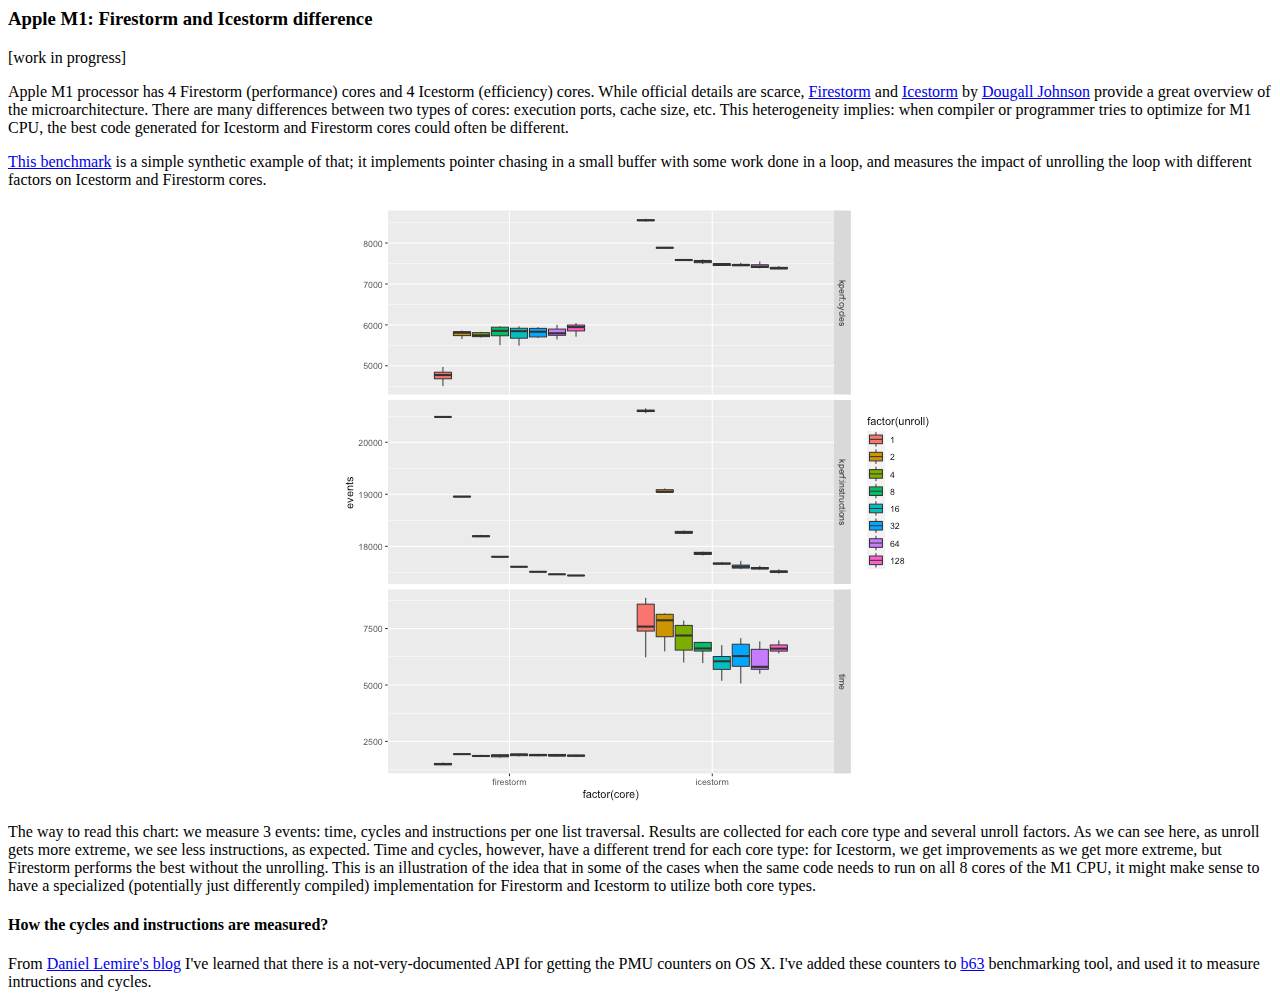
==== m1cores/index.html @ 9f29daa1 "[m1cores] quick note" ====
<html>
  <head>
    <title>Apple M1: Firestorm and Icestorm difference</title>
  </head>
  <body>
    <h3>Apple M1: Firestorm and Icestorm difference</h3>
    [work in progress]
    <p>
    Apple M1 processor has 4 Firestorm (performance) cores and 4 Icestorm (efficiency) cores. While official details are scarce, <a href="https://dougallj.github.io/applecpu/firestorm.html">Firestorm</a> and <a href="https://dougallj.github.io/applecpu/icestorm.html">Icestorm</a> by <a href="https://twitter.com/dougallj">Dougall Johnson</a> provide a great overview of the microarchitecture. There are many differences between two types of cores: execution ports, cache size, etc. This heterogeneity implies: when compiler or programmer tries to optimize for M1 CPU, the best code generated for Icestorm and Firestorm cores could often be different.</p>
    <p> <a href="https://github.com/okuvshynov/experiments/tree/main/m1cores/m1cores.cpp">This benchmark</a> is a simple synthetic example of that; it implements pointer chasing in a small buffer with some work done in a loop, and measures the impact of unrolling the loop with different factors on Icestorm and Firestorm cores.</p>

    <img style='display: block; margin-left: auto; margin-right: auto;' src='m1cores.png'/><br/>

    The way to read this chart: we measure 3 events: time, cycles and instructions per one list traversal. Results are collected for each core type and several unroll factors.

    As we can see here, as unroll gets more extreme, we see less instructions, as expected. Time and cycles, however, have a different trend for each core type: for Icestorm, we get improvements as we get more extreme, but Firestorm performs the best without the unrolling. 
    This is an illustration of the idea that in some of the cases when the same code needs to run on all 8 cores of the M1 CPU, it might make sense to have a specialized (potentially just differently compiled) implementation for Firestorm and Icestorm to utilize both core types.

    <h4>How the cycles and instructions are measured?</h4>

    From <a href="https://lemire.me/blog/2021/03/24/counting-cycles-and-instructions-on-the-apple-m1-processor/">Daniel Lemire's blog</a> I've learned that there is a not-very-documented API for getting the PMU counters on OS X. I've added these counters to <a href="https://github.com/okuvshynov/b63">b63</a> benchmarking tool, and used it to measure intructions and cycles.

  </body>
</html>
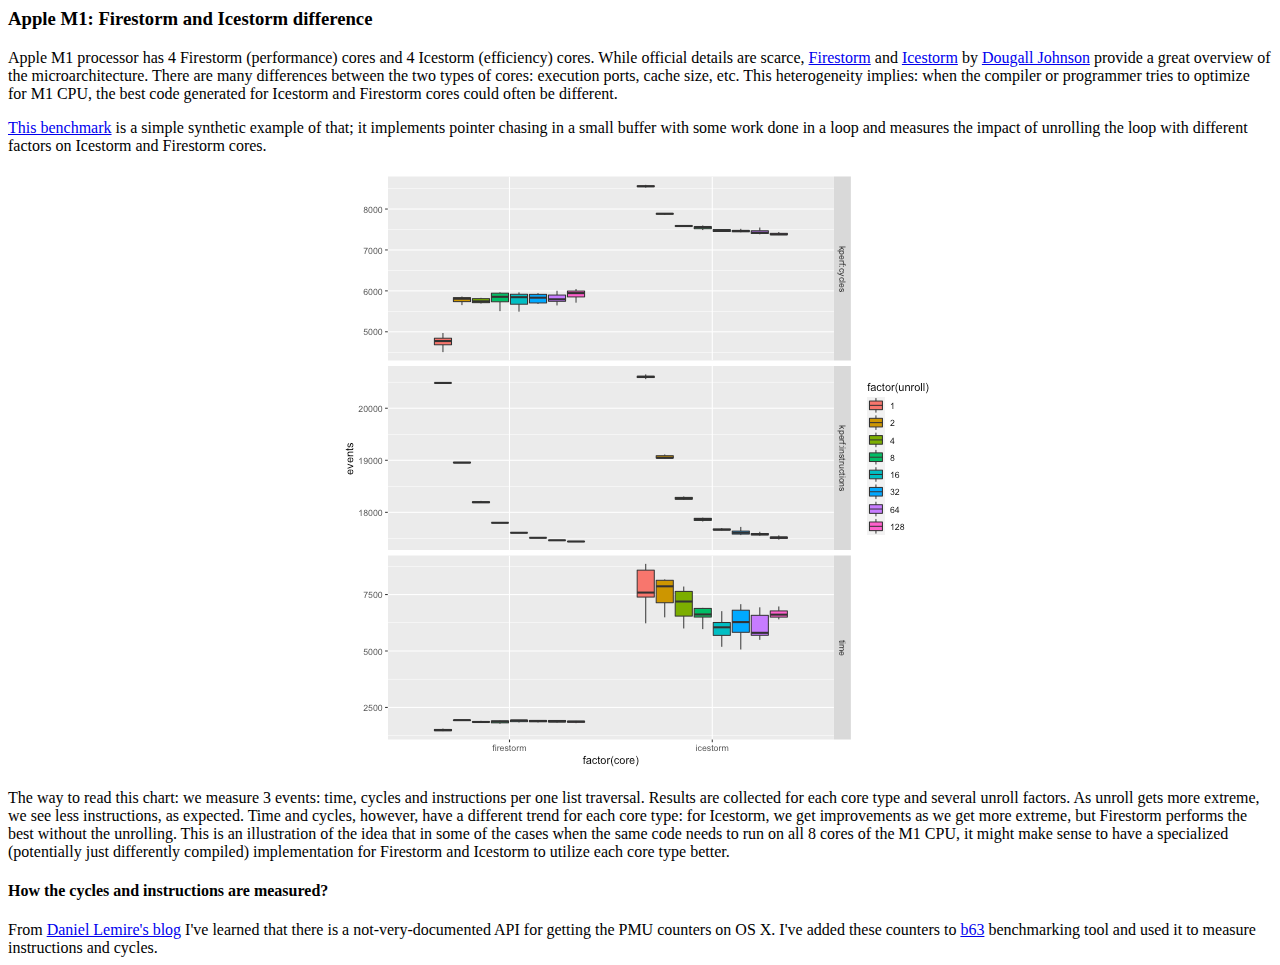
==== commit 18ed9741: "typos" ====
--- a/m1cores/index.html
+++ b/m1cores/index.html
@@ -4,21 +4,20 @@
   </head>
   <body>
     <h3>Apple M1: Firestorm and Icestorm difference</h3>
-    [work in progress]
     <p>
-    Apple M1 processor has 4 Firestorm (performance) cores and 4 Icestorm (efficiency) cores. While official details are scarce, <a href="https://dougallj.github.io/applecpu/firestorm.html">Firestorm</a> and <a href="https://dougallj.github.io/applecpu/icestorm.html">Icestorm</a> by <a href="https://twitter.com/dougallj">Dougall Johnson</a> provide a great overview of the microarchitecture. There are many differences between two types of cores: execution ports, cache size, etc. This heterogeneity implies: when compiler or programmer tries to optimize for M1 CPU, the best code generated for Icestorm and Firestorm cores could often be different.</p>
-    <p> <a href="https://github.com/okuvshynov/experiments/tree/main/m1cores/m1cores.cpp">This benchmark</a> is a simple synthetic example of that; it implements pointer chasing in a small buffer with some work done in a loop, and measures the impact of unrolling the loop with different factors on Icestorm and Firestorm cores.</p>
+    Apple M1 processor has 4 Firestorm (performance) cores and 4 Icestorm (efficiency) cores. While official details are scarce, <a href="https://dougallj.github.io/applecpu/firestorm.html">Firestorm</a> and <a href="https://dougallj.github.io/applecpu/icestorm.html">Icestorm</a> by <a href="https://twitter.com/dougallj">Dougall Johnson</a> provide a great overview of the microarchitecture. There are many differences between the two types of cores: execution ports, cache size, etc. This heterogeneity implies: when the compiler or programmer tries to optimize for M1 CPU, the best code generated for Icestorm and Firestorm cores could often be different.</p>
+    <p> <a href="https://github.com/okuvshynov/experiments/tree/main/m1cores/m1cores.cpp">This benchmark</a> is a simple synthetic example of that; it implements pointer chasing in a small buffer with some work done in a loop and measures the impact of unrolling the loop with different factors on Icestorm and Firestorm cores.</p>
 
     <img style='display: block; margin-left: auto; margin-right: auto;' src='m1cores.png'/><br/>
 
     The way to read this chart: we measure 3 events: time, cycles and instructions per one list traversal. Results are collected for each core type and several unroll factors.
 
-    As we can see here, as unroll gets more extreme, we see less instructions, as expected. Time and cycles, however, have a different trend for each core type: for Icestorm, we get improvements as we get more extreme, but Firestorm performs the best without the unrolling. 
-    This is an illustration of the idea that in some of the cases when the same code needs to run on all 8 cores of the M1 CPU, it might make sense to have a specialized (potentially just differently compiled) implementation for Firestorm and Icestorm to utilize both core types.
+    As unroll gets more extreme, we see less instructions, as expected. Time and cycles, however, have a different trend for each core type: for Icestorm, we get improvements as we get more extreme, but Firestorm performs the best without the unrolling. 
+    This is an illustration of the idea that in some of the cases when the same code needs to run on all 8 cores of the M1 CPU, it might make sense to have a specialized (potentially just differently compiled) implementation for Firestorm and Icestorm to utilize each core type better.
 
     <h4>How the cycles and instructions are measured?</h4>
 
-    From <a href="https://lemire.me/blog/2021/03/24/counting-cycles-and-instructions-on-the-apple-m1-processor/">Daniel Lemire's blog</a> I've learned that there is a not-very-documented API for getting the PMU counters on OS X. I've added these counters to <a href="https://github.com/okuvshynov/b63">b63</a> benchmarking tool, and used it to measure intructions and cycles.
+    From <a href="https://lemire.me/blog/2021/03/24/counting-cycles-and-instructions-on-the-apple-m1-processor/">Daniel Lemire's blog</a> I've learned that there is a not-very-documented API for getting the PMU counters on OS X. I've added these counters to <a href="https://github.com/okuvshynov/b63">b63</a> benchmarking tool and used it to measure instructions and cycles.
 
   </body>
 </html>
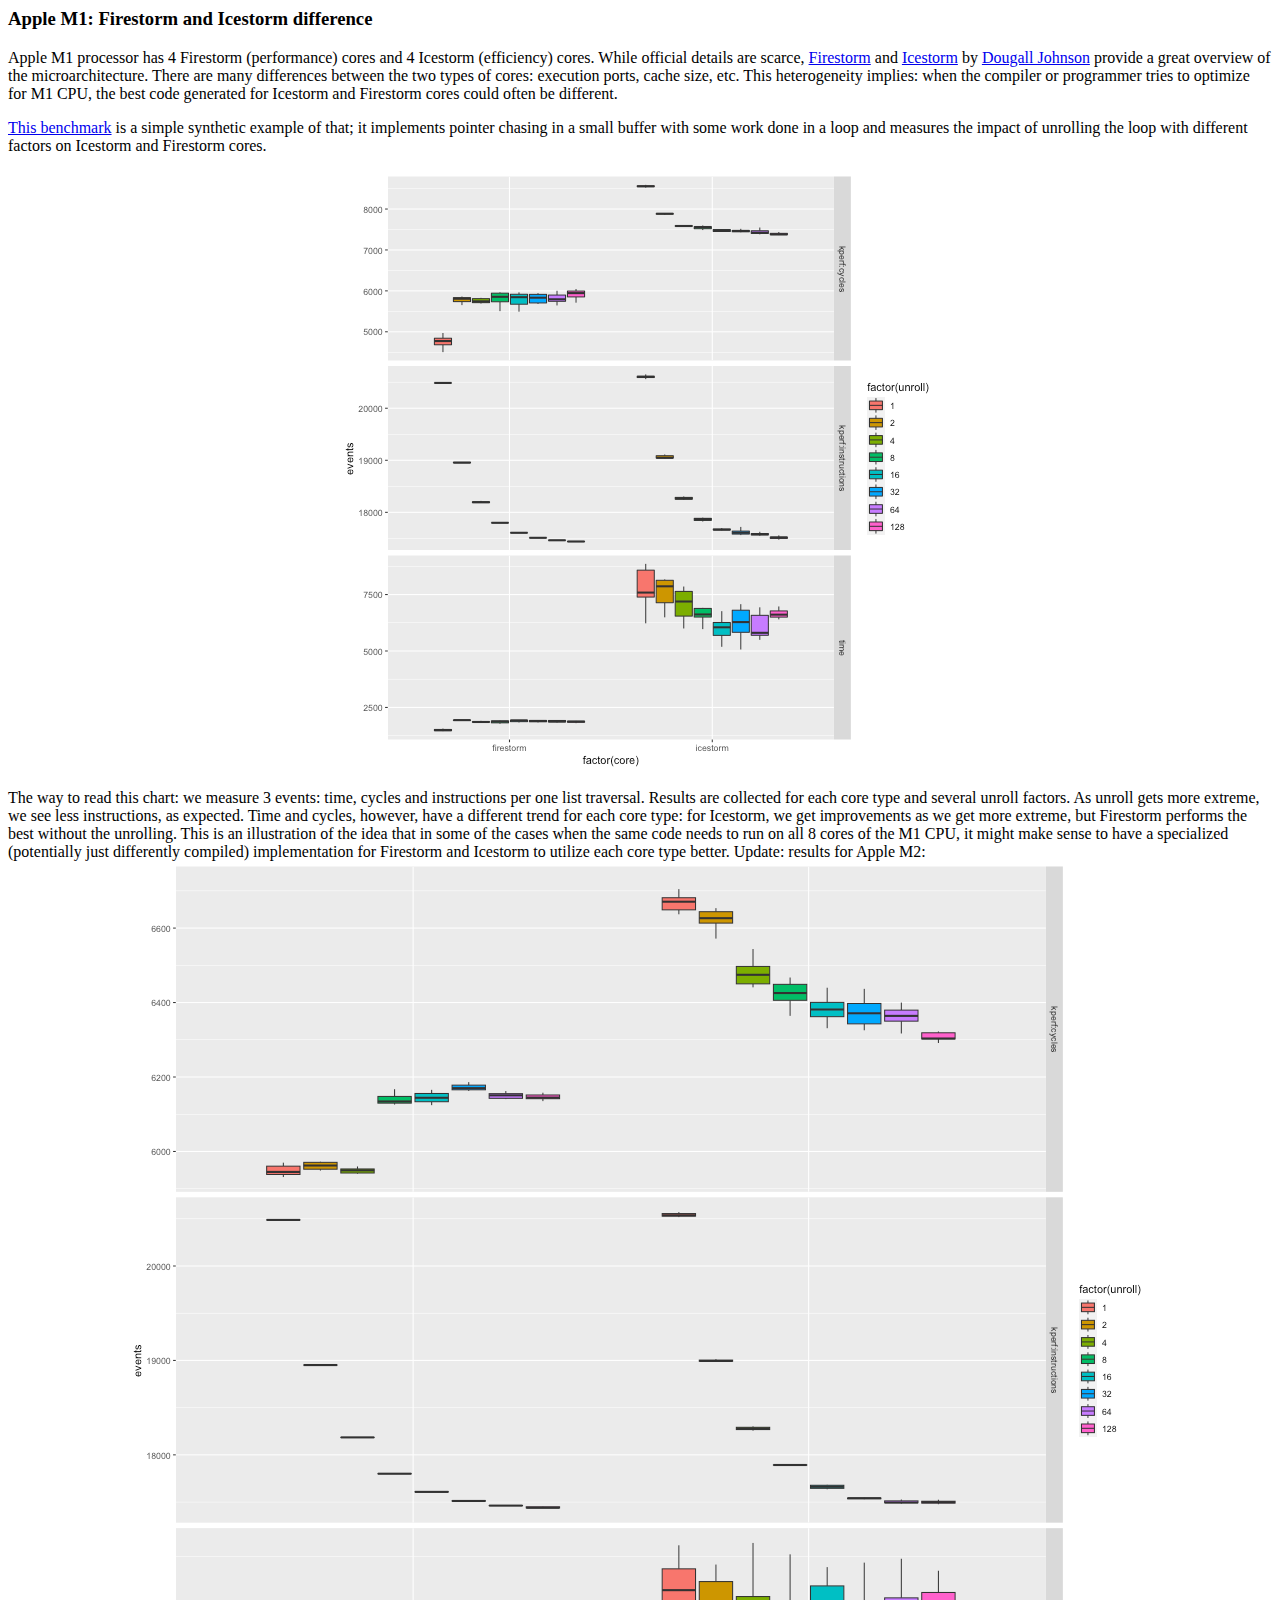
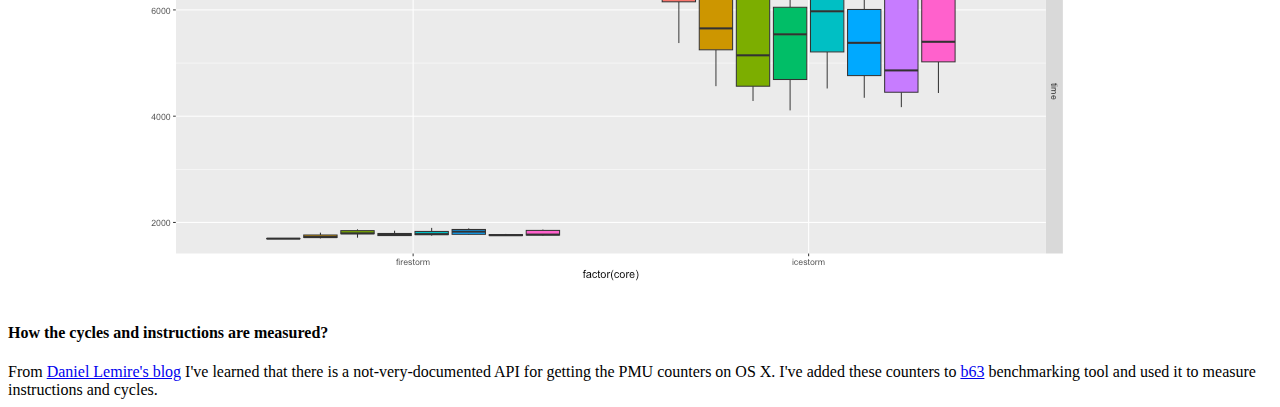
==== commit 26bd9a5e: "Update index.html" ====
--- a/m1cores/index.html
+++ b/m1cores/index.html
@@ -15,6 +15,10 @@
     As unroll gets more extreme, we see less instructions, as expected. Time and cycles, however, have a different trend for each core type: for Icestorm, we get improvements as we get more extreme, but Firestorm performs the best without the unrolling. 
     This is an illustration of the idea that in some of the cases when the same code needs to run on all 8 cores of the M1 CPU, it might make sense to have a specialized (potentially just differently compiled) implementation for Firestorm and Icestorm to utilize each core type better.
 
+    Update: results for Apple M2:
+    <img style='display: block; margin-left: auto; margin-right: auto;' src='m2cores.png'/><br/>
+
+    
     <h4>How the cycles and instructions are measured?</h4>
 
     From <a href="https://lemire.me/blog/2021/03/24/counting-cycles-and-instructions-on-the-apple-m1-processor/">Daniel Lemire's blog</a> I've learned that there is a not-very-documented API for getting the PMU counters on OS X. I've added these counters to <a href="https://github.com/okuvshynov/b63">b63</a> benchmarking tool and used it to measure instructions and cycles.
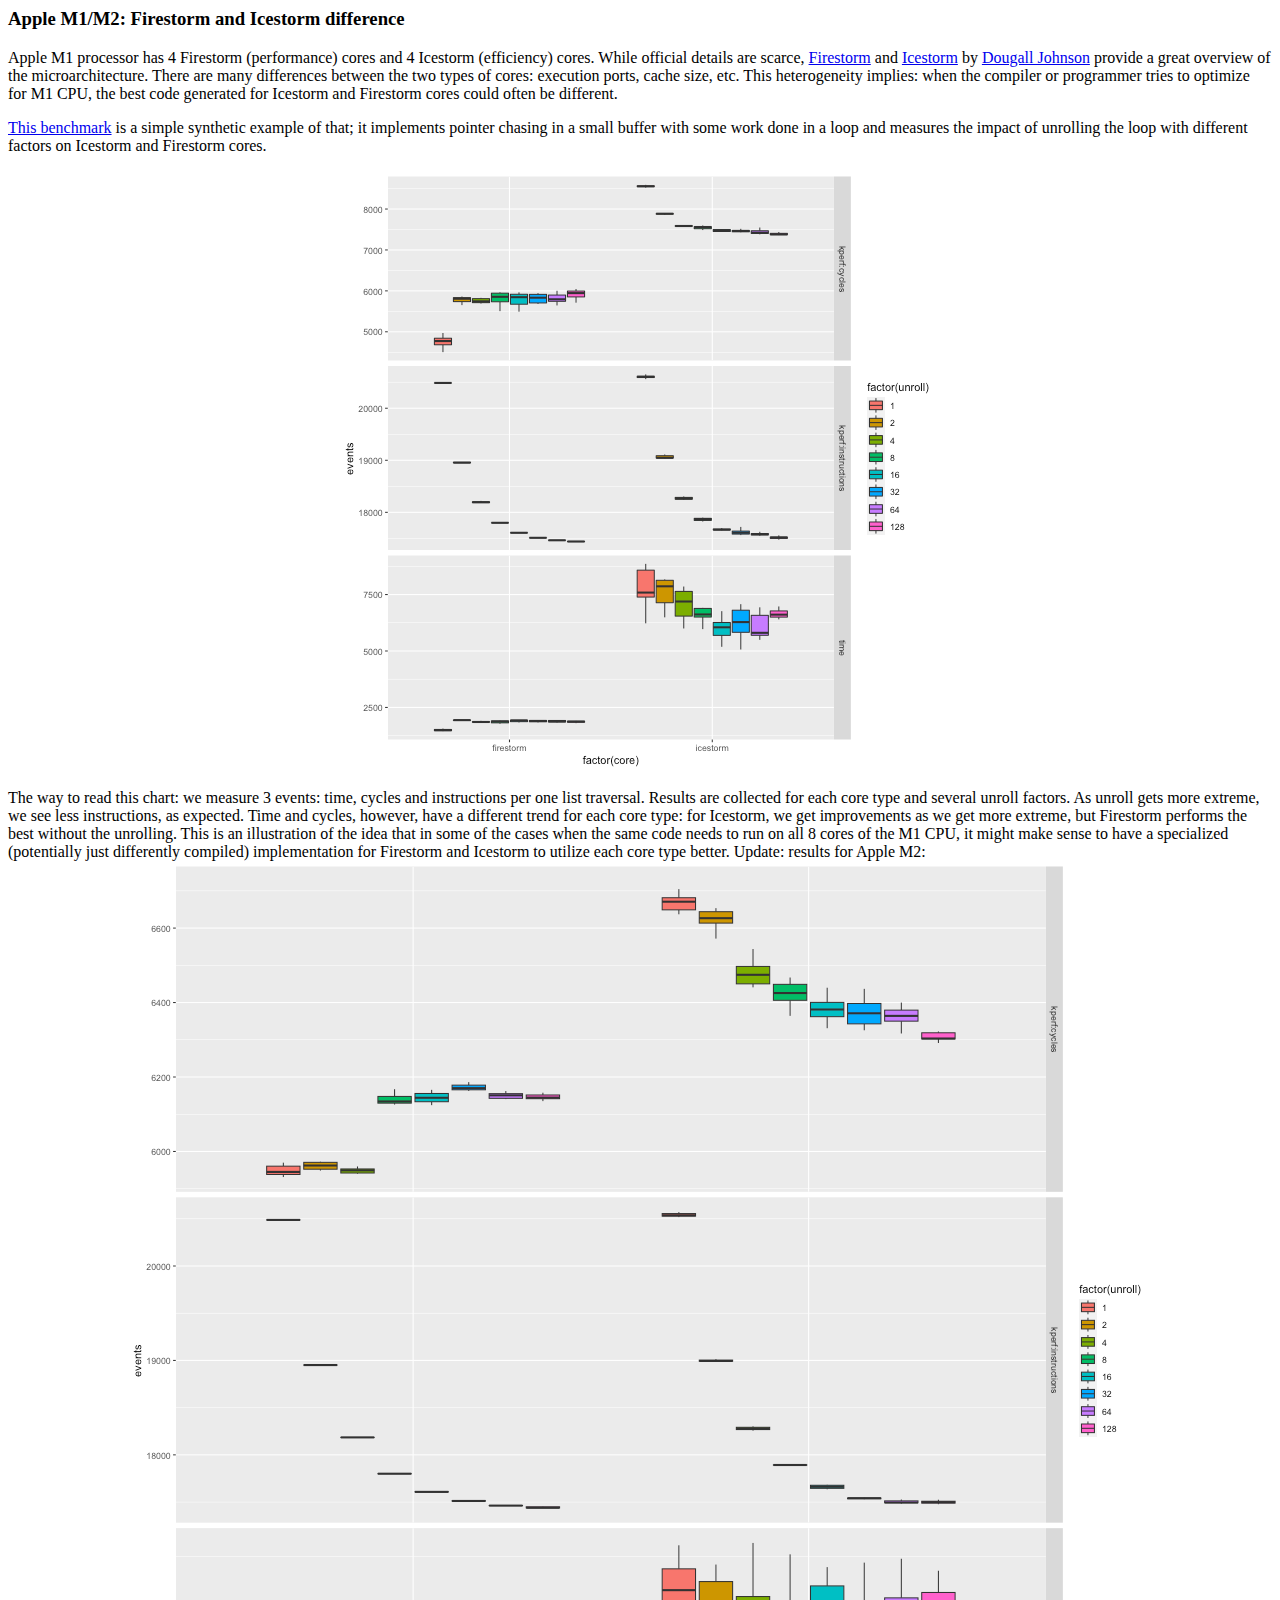
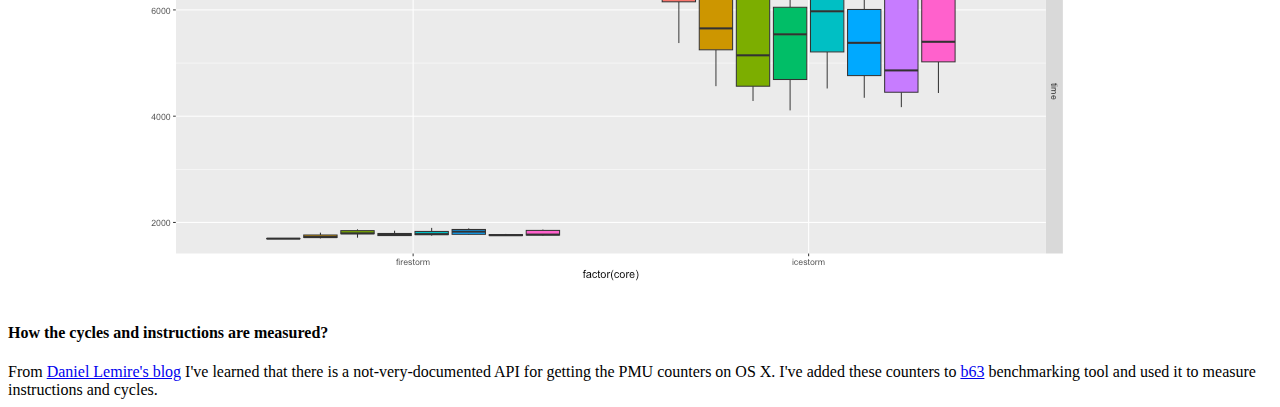
==== commit 7f198b2c: "site: index" ====
--- a/m1cores/index.html
+++ b/m1cores/index.html
@@ -1,9 +1,9 @@
 <html>
   <head>
-    <title>Apple M1: Firestorm and Icestorm difference</title>
+    <title>Apple M1/M2: Firestorm and Icestorm difference</title>
   </head>
   <body>
-    <h3>Apple M1: Firestorm and Icestorm difference</h3>
+    <h3>Apple M1/M2: Firestorm and Icestorm difference</h3>
     <p>
     Apple M1 processor has 4 Firestorm (performance) cores and 4 Icestorm (efficiency) cores. While official details are scarce, <a href="https://dougallj.github.io/applecpu/firestorm.html">Firestorm</a> and <a href="https://dougallj.github.io/applecpu/icestorm.html">Icestorm</a> by <a href="https://twitter.com/dougallj">Dougall Johnson</a> provide a great overview of the microarchitecture. There are many differences between the two types of cores: execution ports, cache size, etc. This heterogeneity implies: when the compiler or programmer tries to optimize for M1 CPU, the best code generated for Icestorm and Firestorm cores could often be different.</p>
     <p> <a href="https://github.com/okuvshynov/experiments/tree/main/m1cores/m1cores.cpp">This benchmark</a> is a simple synthetic example of that; it implements pointer chasing in a small buffer with some work done in a loop and measures the impact of unrolling the loop with different factors on Icestorm and Firestorm cores.</p>
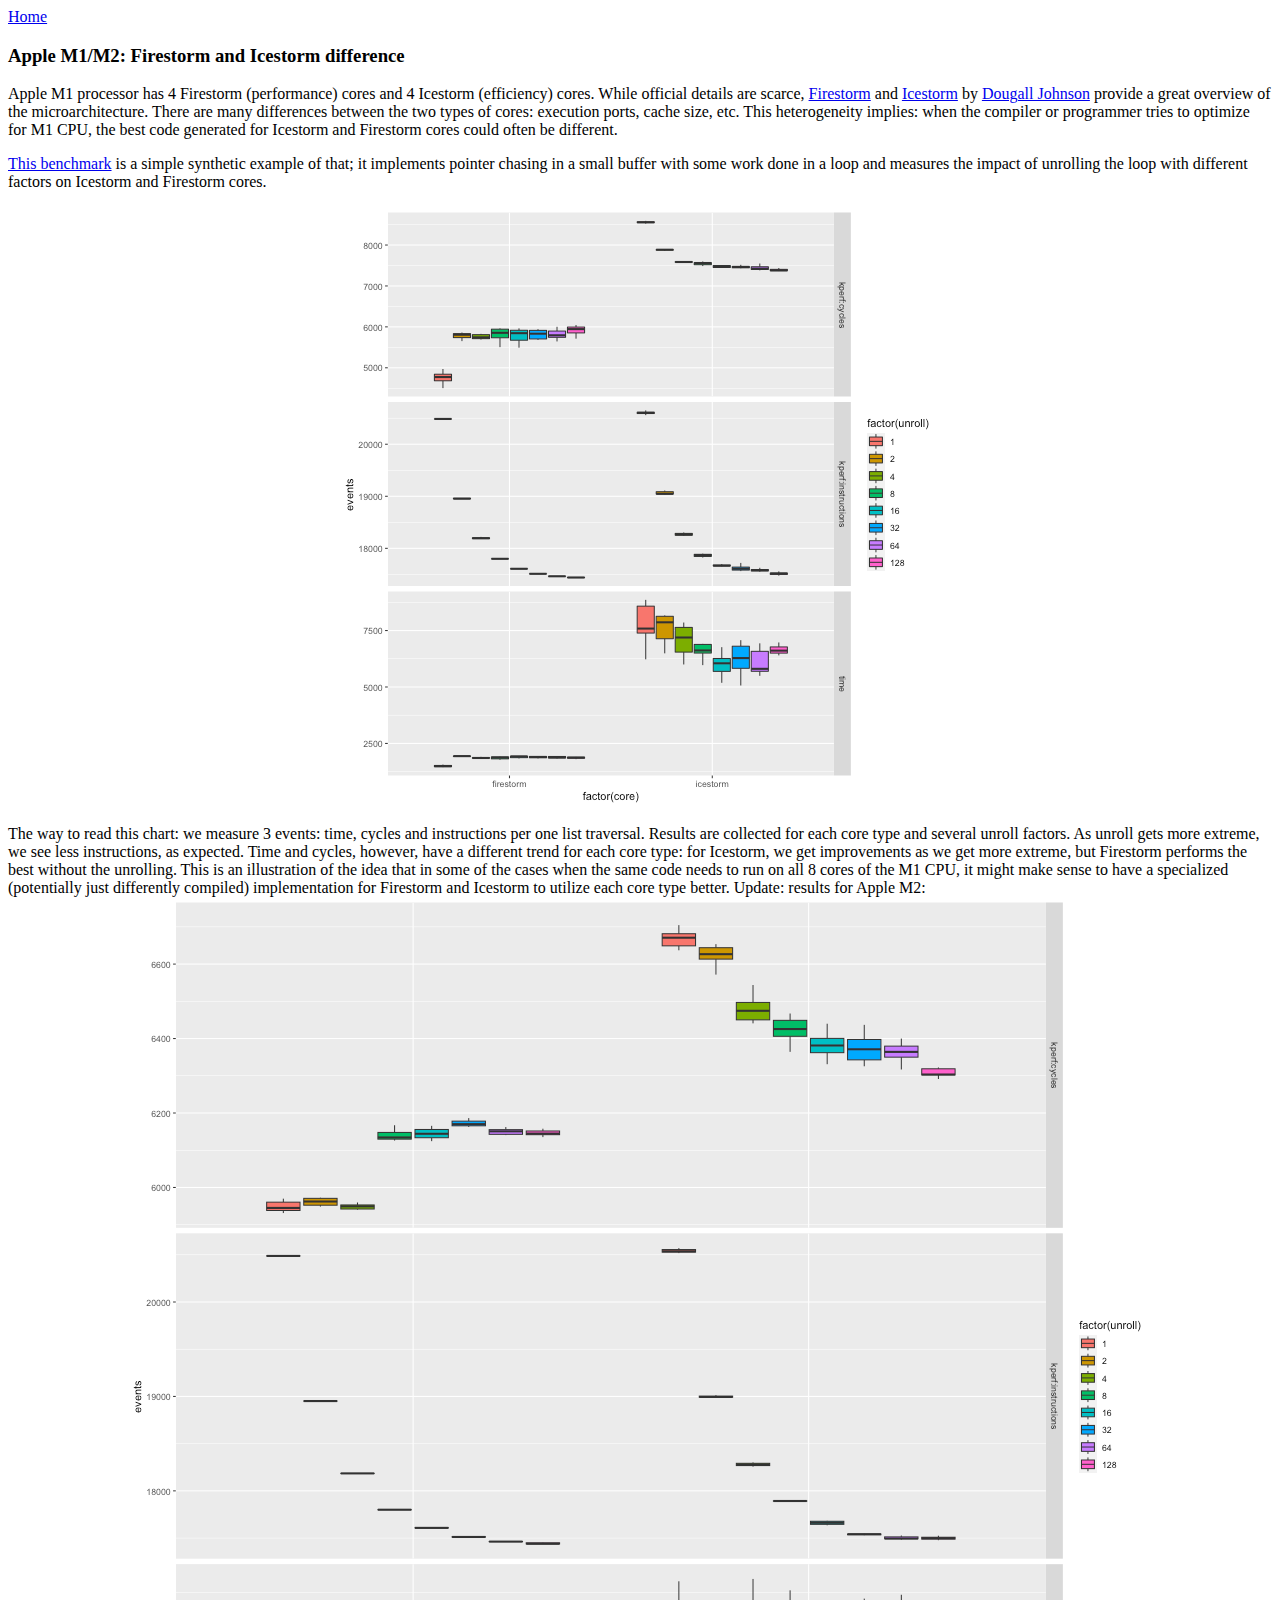
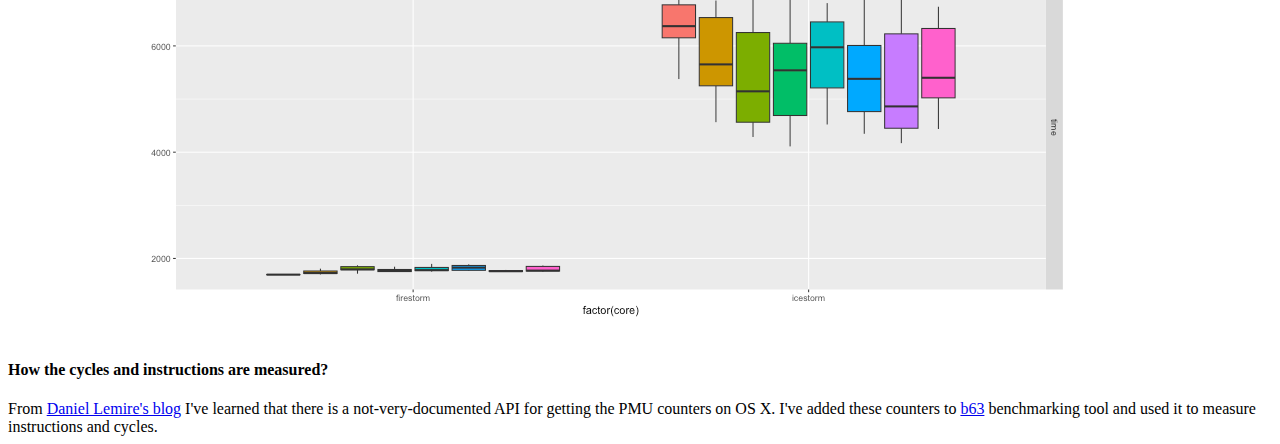
==== commit b0288cd6: "site: links to home" ====
--- a/m1cores/index.html
+++ b/m1cores/index.html
@@ -3,6 +3,7 @@
     <title>Apple M1/M2: Firestorm and Icestorm difference</title>
   </head>
   <body>
+    <a href='https://okuvshynov.github.io/'>Home</a><br/>
     <h3>Apple M1/M2: Firestorm and Icestorm difference</h3>
     <p>
     Apple M1 processor has 4 Firestorm (performance) cores and 4 Icestorm (efficiency) cores. While official details are scarce, <a href="https://dougallj.github.io/applecpu/firestorm.html">Firestorm</a> and <a href="https://dougallj.github.io/applecpu/icestorm.html">Icestorm</a> by <a href="https://twitter.com/dougallj">Dougall Johnson</a> provide a great overview of the microarchitecture. There are many differences between the two types of cores: execution ports, cache size, etc. This heterogeneity implies: when the compiler or programmer tries to optimize for M1 CPU, the best code generated for Icestorm and Firestorm cores could often be different.</p>
